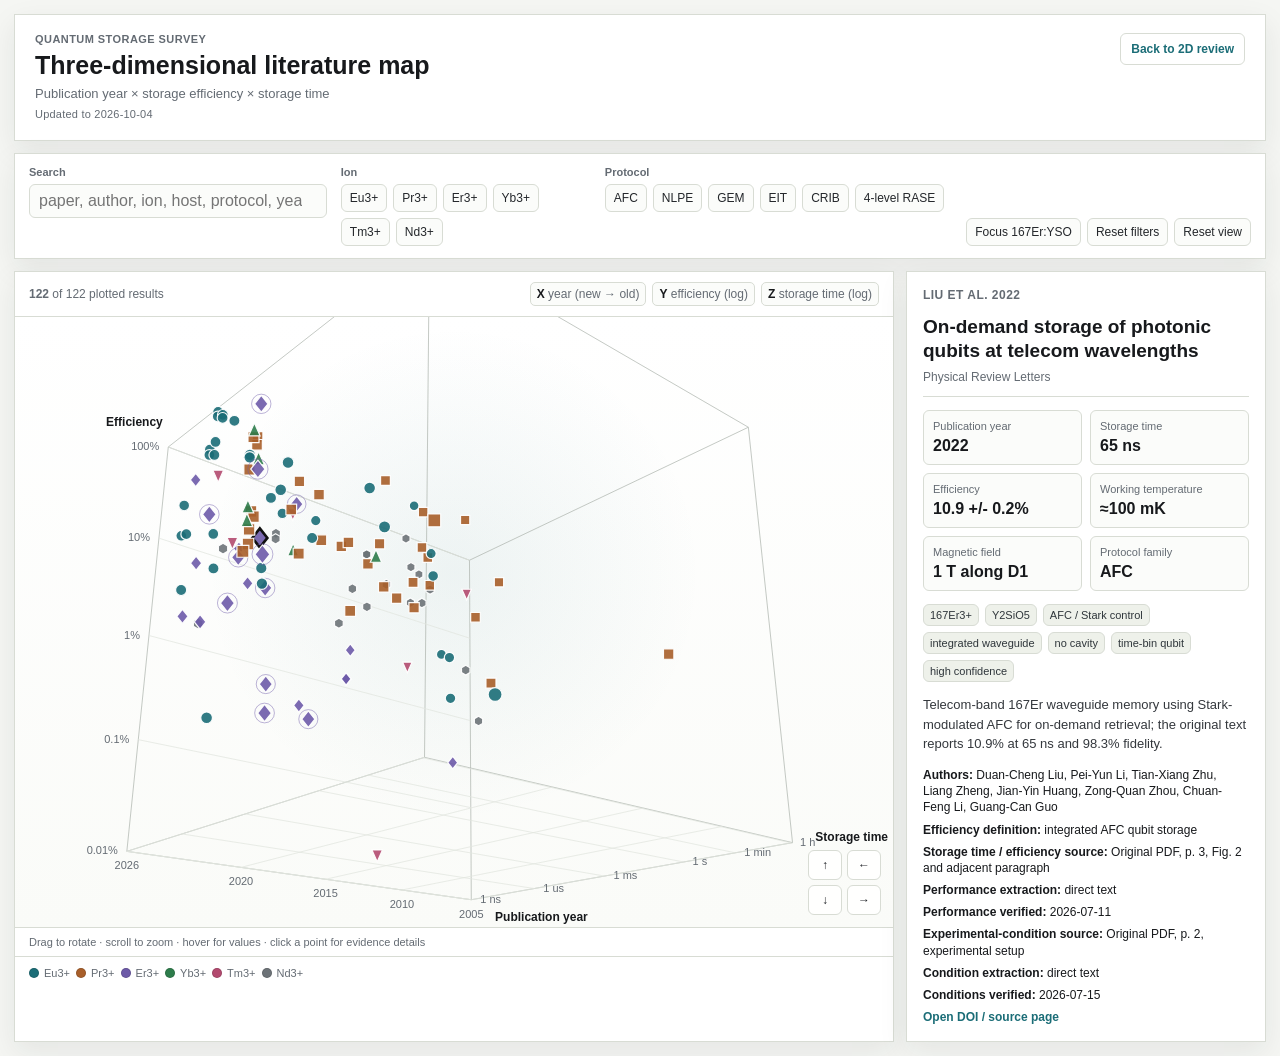
==== 3d.html @ b497071e "Automated Codex research update 2026-10-04" ====
<!doctype html>
<html lang="en">
<head>
  <meta charset="utf-8">
  <meta name="viewport" content="width=device-width, initial-scale=1">
  <title>3D Literature Map | Rare-earth Quantum Memories</title>
  <link rel="stylesheet" href="3d.css?v=20260715a">
</head>
<body>
  <main class="three-d-shell">
    <header class="three-d-header">
      <div>
        <p class="eyebrow">Quantum storage survey</p>
        <h1>Three-dimensional literature map</h1>
        <p class="subtitle">Publication year × storage efficiency × storage time</p>
        <p class="updated-line">Updated to <time id="updatedDate" datetime="2026-10-04">2026-10-04</time></p>
      </div>
      <a class="back-link" href="index.html">Back to 2D review</a>
    </header>

    <section class="control-strip" aria-label="Three-dimensional map filters">
      <label class="search-control">
        <span>Search</span>
        <input id="search3d" type="search" placeholder="paper, author, ion, host, protocol, year">
      </label>
      <div class="control-group">
        <span class="control-label">Ion</span>
        <div class="chip-row" id="ionFilters3d"></div>
      </div>
      <div class="control-group">
        <span class="control-label">Protocol</span>
        <div class="chip-row" id="protocolFilters3d"></div>
      </div>
      <div class="action-row">
        <button id="focusEr3d" type="button" aria-pressed="false">Focus 167Er:YSO</button>
        <button id="reset3d" type="button">Reset filters</button>
        <button id="resetCamera3d" type="button">Reset view</button>
      </div>
    </section>

    <section class="map-layout">
      <div class="plot-card">
        <div class="plot-toolbar">
          <p><strong id="visible3d">0</strong> of <span id="total3d">0</span> plotted results</p>
          <div class="axis-key" aria-label="Axis mapping">
            <span><b>X</b> year (new → old)</span>
            <span><b>Y</b> efficiency (log)</span>
            <span><b>Z</b> storage time (log)</span>
          </div>
        </div>
        <div class="canvas-wrap" id="canvasWrap3d">
          <canvas id="plot3d" role="img" aria-label="Interactive three-dimensional scatter plot of publication year, storage efficiency, and storage time"></canvas>
          <div id="tooltip3d" class="plot-tooltip" hidden></div>
          <div class="camera-pad" aria-label="Rotate the three-dimensional view">
            <button type="button" data-camera="up" aria-label="Rotate view upward">↑</button>
            <button type="button" data-camera="left" aria-label="Rotate view left">←</button>
            <button type="button" data-camera="down" aria-label="Rotate view downward">↓</button>
            <button type="button" data-camera="right" aria-label="Rotate view right">→</button>
          </div>
        </div>
        <p class="interaction-hint">Drag to rotate · scroll to zoom · hover for values · click a point for evidence details</p>
        <div class="legend-row" id="legend3d"></div>
      </div>

      <aside class="detail-card" aria-label="Selected result details">
        <article id="detail3d"></article>
      </aside>
    </section>
  </main>

  <script src="data.js?v=20260715a"></script>
  <script src="author-index.js?v=20260715a"></script>
  <script src="source-locations.js?v=20260715a"></script>
  <script src="experimental-conditions.js?v=20260715a"></script>
  <script src="3d.js?v=20260715a"></script>
</body>
</html>
---- 3d.css ----
:root {
  --bg: #f5f6f3;
  --panel: #ffffff;
  --ink: #17191c;
  --muted: #646b73;
  --line: #d8dcd4;
  --soft: #eef1ea;
  --accent: #1b6d77;
  --shadow: 0 10px 28px rgba(25, 32, 38, 0.08);
}

* { box-sizing: border-box; }
[hidden] { display: none !important; }

html, body {
  margin: 0;
  min-height: 100%;
  background: var(--bg);
  color: var(--ink);
  font-family: Arial, Helvetica, sans-serif;
}

button, input { font: inherit; }
h1, h2, p { margin: 0; }

.three-d-shell {
  width: min(1600px, 100%);
  margin: 0 auto;
  padding: 14px;
}

.three-d-header,
.control-strip,
.plot-card,
.detail-card {
  border: 1px solid var(--line);
  background: var(--panel);
  box-shadow: var(--shadow);
}

.three-d-header {
  display: flex;
  align-items: flex-start;
  justify-content: space-between;
  gap: 20px;
  padding: 18px 20px;
}

.eyebrow {
  margin-bottom: 6px;
  color: var(--muted);
  font-size: 11px;
  font-weight: 700;
  letter-spacing: .04em;
  text-transform: uppercase;
}

h1 { font-size: 25px; line-height: 1.12; }
h2 { font-size: 19px; line-height: 1.25; }
.subtitle { margin-top: 7px; color: var(--muted); font-size: 13px; }

.updated-line {
  margin-top: 6px;
  color: var(--muted);
  font-size: 11px;
  line-height: 1.4;
  letter-spacing: .02em;
}

.back-link,
.detail-link {
  color: var(--accent);
  font-size: 12px;
  font-weight: 700;
  text-decoration: none;
}

.back-link {
  border: 1px solid var(--line);
  border-radius: 6px;
  padding: 8px 10px;
  white-space: nowrap;
}

.back-link:hover,
.back-link:focus-visible,
.detail-link:hover,
.detail-link:focus-visible {
  outline: 2px solid rgba(27, 109, 119, .22);
  outline-offset: 2px;
}

.control-strip {
  display: grid;
  grid-template-columns: minmax(220px, 1.2fr) minmax(250px, 1fr) minmax(320px, 1.4fr) auto;
  gap: 14px;
  margin-top: 12px;
  padding: 12px 14px;
}

.search-control,
.control-group {
  display: grid;
  align-content: start;
  gap: 6px;
}

.search-control span,
.control-label {
  color: var(--muted);
  font-size: 11px;
  font-weight: 700;
}

.search-control input {
  width: 100%;
  height: 34px;
  border: 1px solid var(--line);
  border-radius: 6px;
  padding: 0 9px;
  background: #fbfcfa;
  color: var(--ink);
}

.search-control input:focus {
  border-color: var(--accent);
  box-shadow: 0 0 0 3px rgba(27, 109, 119, .15);
  outline: none;
}

.chip-row,
.action-row,
.legend-row,
.axis-key {
  display: flex;
  flex-wrap: wrap;
  gap: 6px;
}

.chip-row button,
.action-row button,
.camera-pad button {
  min-height: 28px;
  border: 1px solid var(--line);
  border-radius: 6px;
  background: #fbfcfa;
  color: #24272b;
  padding: 5px 8px;
  cursor: pointer;
  font-size: 12px;
}

.chip-row button[aria-pressed="true"],
.action-row button[aria-pressed="true"] {
  border-color: #1d2a2d;
  background: #e1eee9;
  color: #102326;
}

.chip-row button:focus-visible,
.action-row button:focus-visible,
.camera-pad button:focus-visible {
  outline: 2px solid rgba(27, 109, 119, .32);
  outline-offset: 2px;
}

.action-row { align-content: end; justify-content: flex-end; }

.map-layout {
  display: grid;
  grid-template-columns: minmax(0, 1fr) 360px;
  gap: 12px;
  margin-top: 12px;
}

.plot-card { min-width: 0; overflow: hidden; }

.plot-toolbar {
  display: flex;
  align-items: center;
  justify-content: space-between;
  gap: 12px;
  border-bottom: 1px solid var(--line);
  padding: 10px 14px;
  color: var(--muted);
  font-size: 12px;
}

.axis-key span {
  border: 1px solid var(--line);
  border-radius: 5px;
  padding: 4px 6px;
  background: #fbfcfa;
  white-space: nowrap;
}

.axis-key b { color: var(--ink); }

.canvas-wrap {
  position: relative;
  min-height: 610px;
  background:
    radial-gradient(circle at 50% 42%, rgba(27, 109, 119, .07), transparent 44%),
    linear-gradient(#fff, #fafbf8);
  touch-action: none;
}

#plot3d {
  display: block;
  width: 100%;
  height: 610px;
  cursor: grab;
}

#plot3d.dragging { cursor: grabbing; }

.plot-tooltip {
  position: absolute;
  z-index: 4;
  width: max-content;
  max-width: min(320px, calc(100% - 20px));
  pointer-events: none;
  border: 1px solid var(--line);
  border-radius: 6px;
  background: #fff;
  box-shadow: var(--shadow);
  padding: 8px 9px;
  font-size: 12px;
  line-height: 1.38;
}

.camera-pad {
  position: absolute;
  right: 12px;
  bottom: 12px;
  display: grid;
  grid-template-columns: repeat(2, 34px);
  gap: 5px;
}

.camera-pad button {
  width: 34px;
  height: 30px;
  padding: 0;
  background: rgba(255, 255, 255, .92);
}

.interaction-hint {
  border-top: 1px solid var(--line);
  padding: 8px 14px;
  color: var(--muted);
  font-size: 11px;
}

.legend-row {
  border-top: 1px solid var(--line);
  padding: 10px 14px;
}

.legend-item {
  display: inline-flex;
  align-items: center;
  gap: 5px;
  color: var(--muted);
  font-size: 11px;
}

.legend-mark {
  width: 10px;
  height: 10px;
  border: 1px solid rgba(0, 0, 0, .14);
  border-radius: 50%;
}

.detail-card {
  min-width: 0;
  padding: 16px;
}

#detail3d {
  display: grid;
  gap: 13px;
  overflow-wrap: anywhere;
}

.detail-heading {
  display: grid;
  gap: 7px;
  border-bottom: 1px solid var(--line);
  padding-bottom: 12px;
}

.detail-heading p { color: var(--muted); font-size: 12px; }

.detail-grid {
  display: grid;
  grid-template-columns: 1fr 1fr;
  gap: 8px;
}

.metric {
  border: 1px solid var(--line);
  border-radius: 6px;
  padding: 9px;
  background: #fbfcfa;
}

.metric span {
  display: block;
  margin-bottom: 4px;
  color: var(--muted);
  font-size: 11px;
}

.metric strong { display: block; font-size: 16px; line-height: 1.2; }

.tag-row { display: flex; flex-wrap: wrap; gap: 6px; }

.tag {
  border: 1px solid var(--line);
  border-radius: 6px;
  background: var(--soft);
  padding: 4px 6px;
  color: #2f363b;
  font-size: 11px;
}

.detail-note { color: #34383d; font-size: 13px; line-height: 1.5; }
.detail-meta { display: grid; gap: 6px; font-size: 12px; line-height: 1.35; }

@media (max-width: 1120px) {
  .control-strip { grid-template-columns: 1fr 1fr; }
  .action-row { justify-content: flex-start; }
  .map-layout { grid-template-columns: 1fr; }
  .detail-card { min-height: 260px; }
}

@media (max-width: 680px) {
  .three-d-shell { padding: 8px; }
  .three-d-header { flex-direction: column; }
  .control-strip { grid-template-columns: 1fr; }
  .plot-toolbar { align-items: flex-start; flex-direction: column; }
  .canvas-wrap { min-height: 546px; }
  #plot3d { height: 500px; }
  .camera-pad {
    position: static;
    grid-template-columns: repeat(4, 34px);
    justify-content: center;
    padding: 8px 0;
  }
  .axis-key { gap: 4px; }
  .detail-grid { grid-template-columns: 1fr; }
}
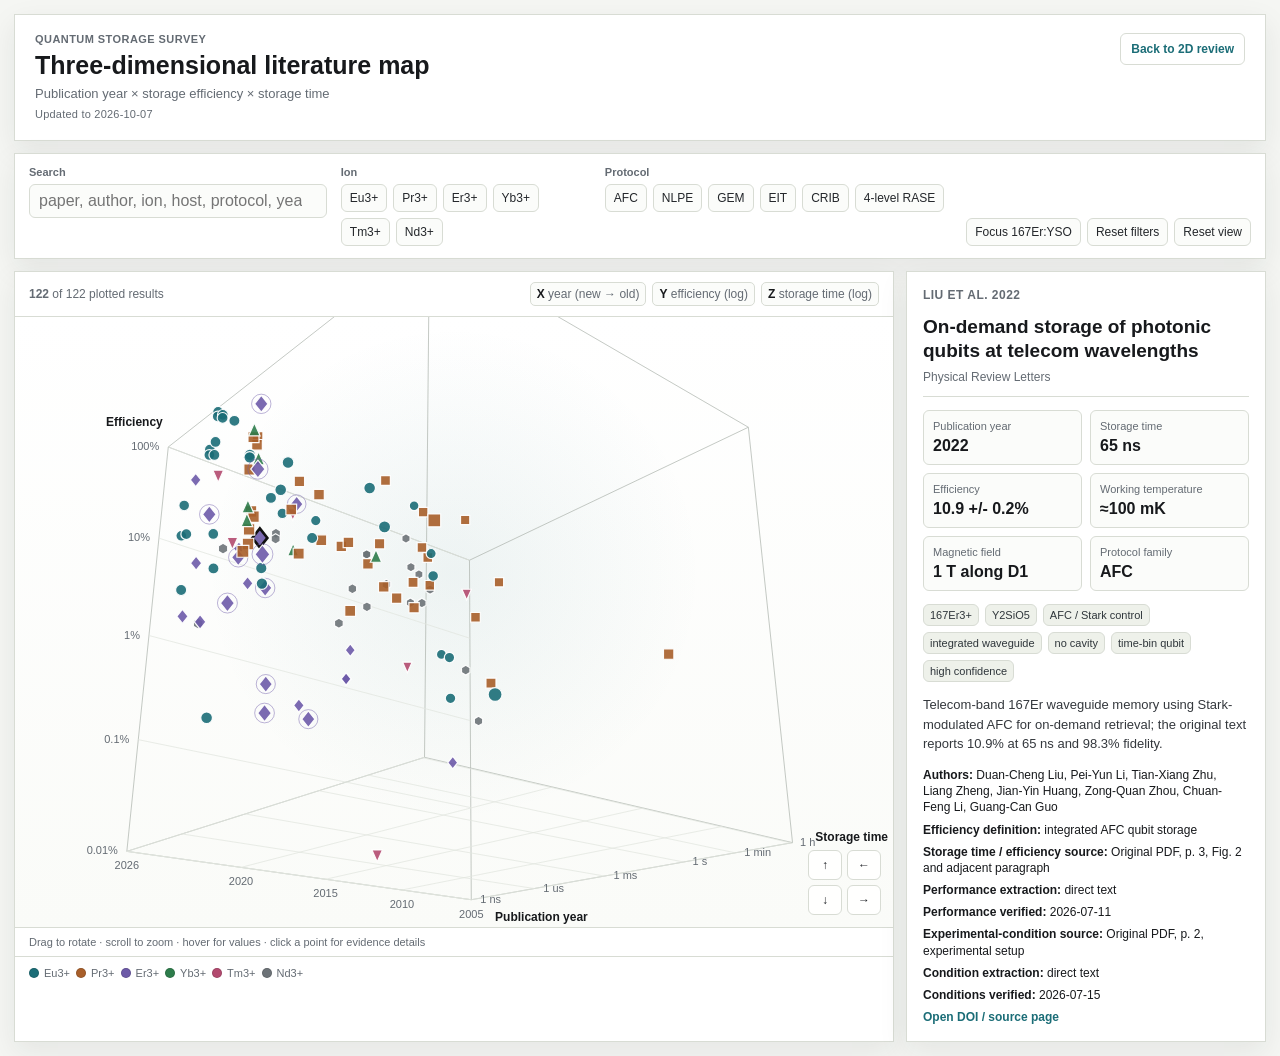
==== commit aa1e0b7d: "Automated Codex research update 2026-10-07" ====
--- a/3d.html
+++ b/3d.html
@@ -13,7 +13,7 @@
         <p class="eyebrow">Quantum storage survey</p>
         <h1>Three-dimensional literature map</h1>
         <p class="subtitle">Publication year × storage efficiency × storage time</p>
-        <p class="updated-line">Updated to <time id="updatedDate" datetime="2026-10-04">2026-10-04</time></p>
+        <p class="updated-line">Updated to <time id="updatedDate" datetime="2026-10-07">2026-10-07</time></p>
       </div>
       <a class="back-link" href="index.html">Back to 2D review</a>
     </header>
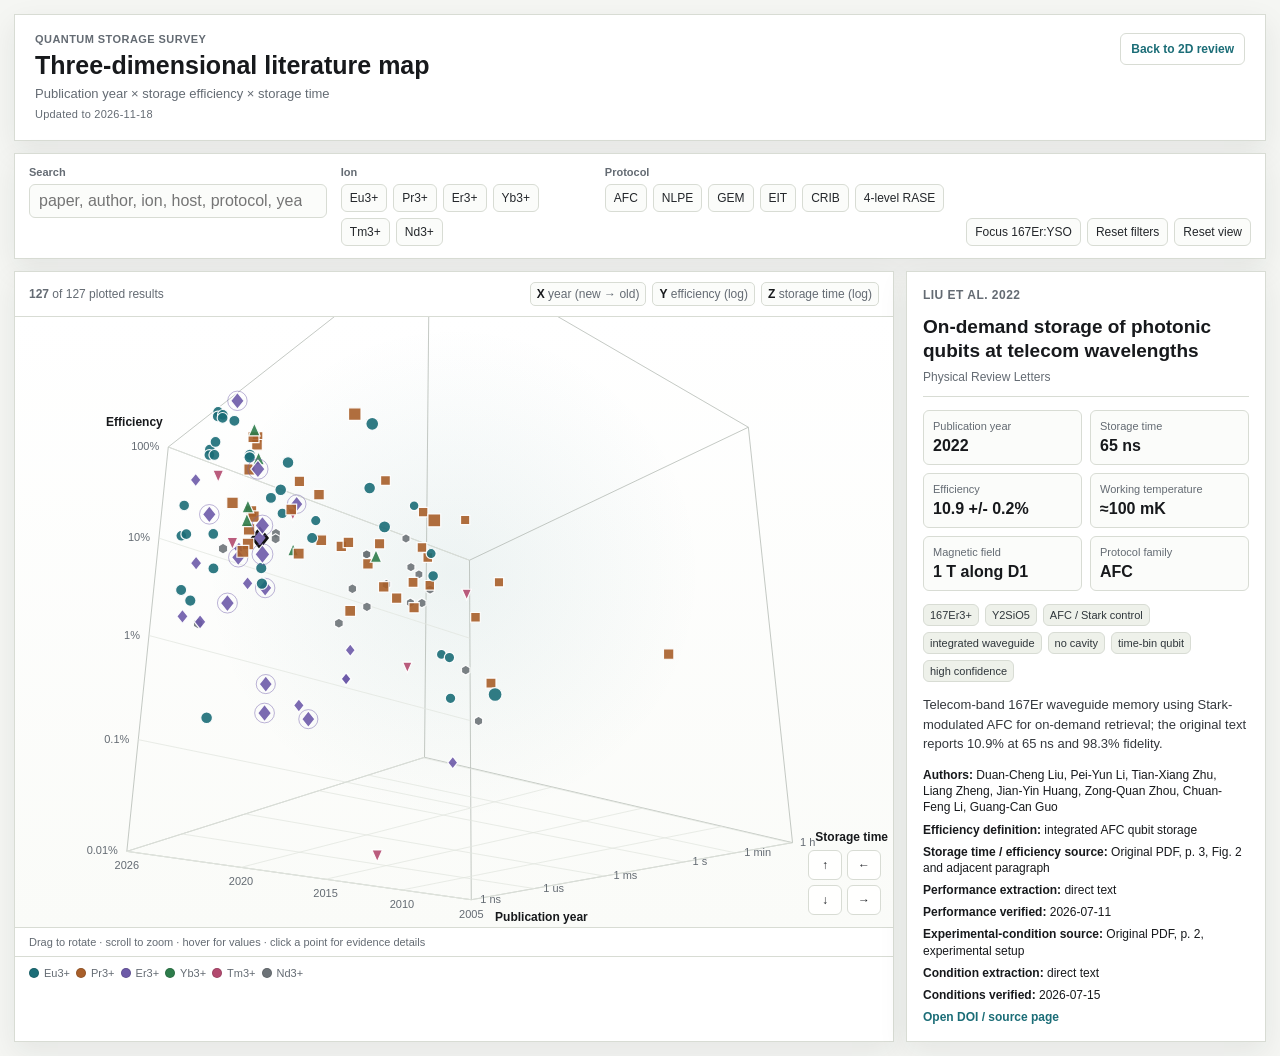
==== commit 91e60d65: "Update quantum storage literature through 2026-11-18" ====
--- a/3d.html
+++ b/3d.html
@@ -13,7 +13,7 @@
         <p class="eyebrow">Quantum storage survey</p>
         <h1>Three-dimensional literature map</h1>
         <p class="subtitle">Publication year × storage efficiency × storage time</p>
-        <p class="updated-line">Updated to <time id="updatedDate" datetime="2026-10-07">2026-10-07</time></p>
+        <p class="updated-line">Updated to <time id="updatedDate" datetime="2026-11-18">2026-11-18</time></p>
       </div>
       <a class="back-link" href="index.html">Back to 2D review</a>
     </header>
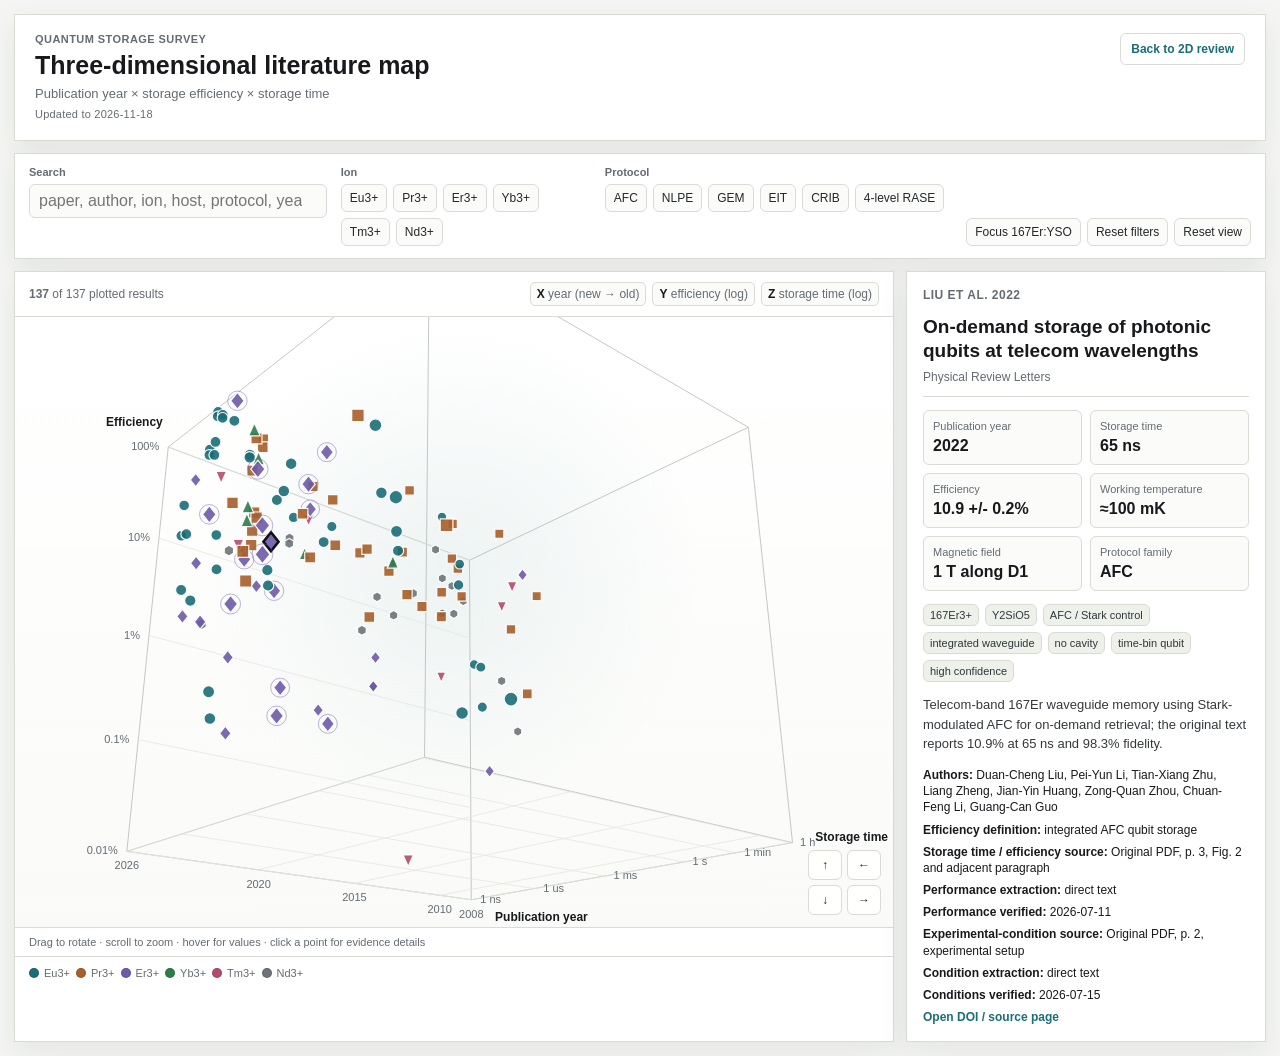
==== commit df8d9ec1: "Backfill verified optical storage measurements" ====
--- a/3d.html
+++ b/3d.html
@@ -68,10 +68,10 @@
     </section>
   </main>
 
-  <script src="data.js?v=20260715a"></script>
-  <script src="author-index.js?v=20260715a"></script>
-  <script src="source-locations.js?v=20260715a"></script>
-  <script src="experimental-conditions.js?v=20260715a"></script>
+  <script src="data.js?v=20261118b"></script>
+  <script src="author-index.js?v=20261118b"></script>
+  <script src="source-locations.js?v=20261118b"></script>
+  <script src="experimental-conditions.js?v=20261118b"></script>
   <script src="3d.js?v=20260715a"></script>
 </body>
 </html>
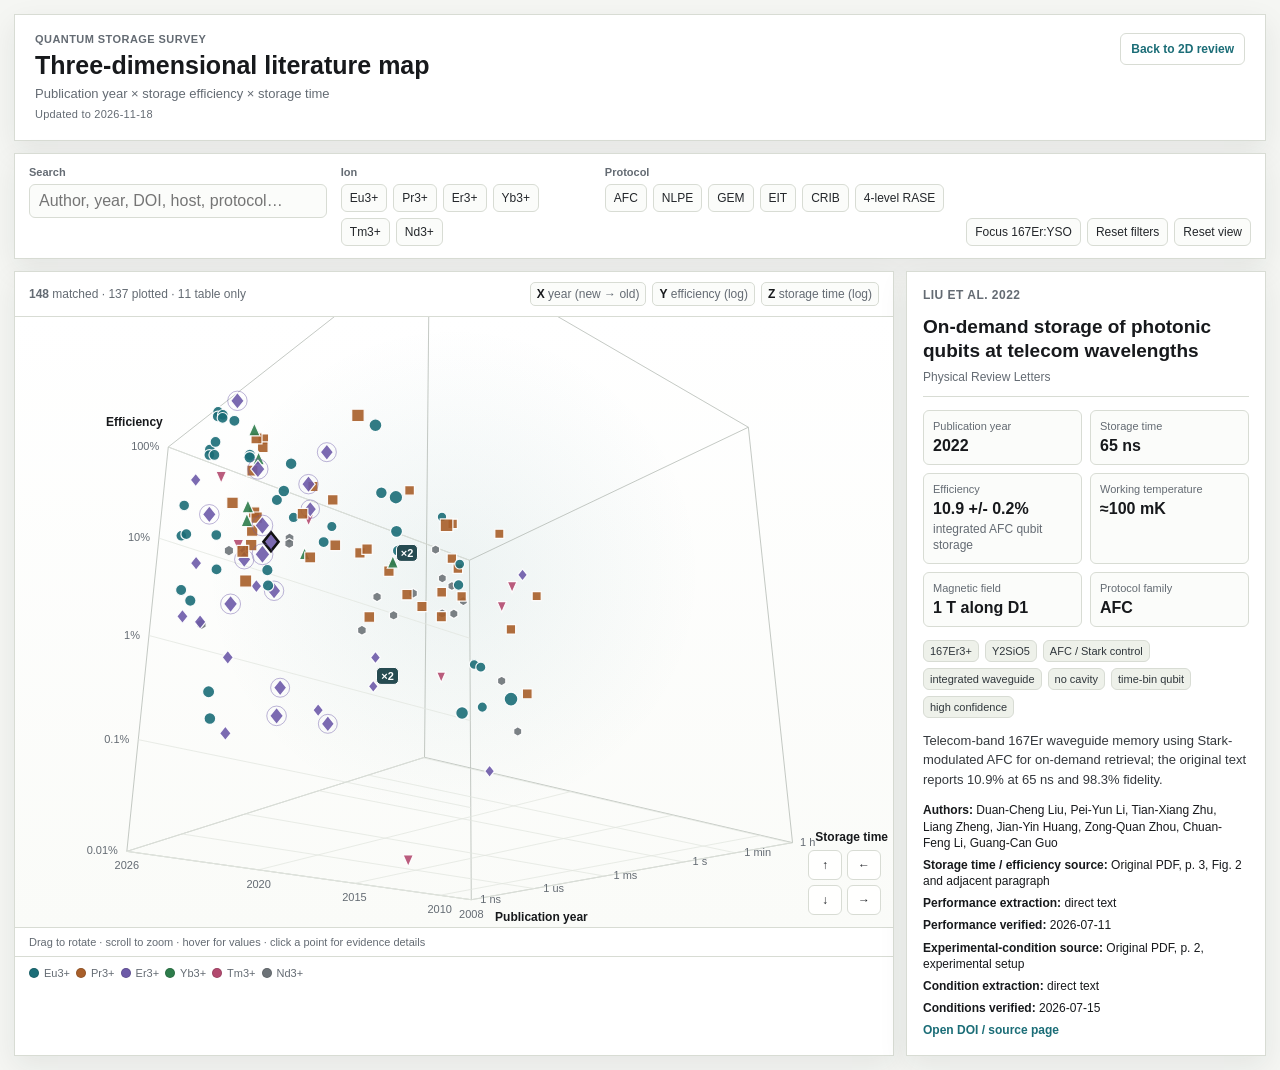
==== commit 77e9982c: "Improve literature search, measurement comparison, and mobile chart navigation" ====
--- a/3d.html
+++ b/3d.html
@@ -4,7 +4,8 @@
   <meta charset="utf-8">
   <meta name="viewport" content="width=device-width, initial-scale=1">
   <title>3D Literature Map | Rare-earth Quantum Memories</title>
-  <link rel="stylesheet" href="3d.css?v=20260715a">
+  <link rel="stylesheet" href="point-groups.css?v=20261119a">
+  <link rel="stylesheet" href="3d.css?v=20261119a">
 </head>
 <body>
   <main class="three-d-shell">
@@ -21,7 +22,7 @@
     <section class="control-strip" aria-label="Three-dimensional map filters">
       <label class="search-control">
         <span>Search</span>
-        <input id="search3d" type="search" placeholder="paper, author, ion, host, protocol, year">
+        <input id="search3d" type="search" placeholder="Author, year, DOI, host, protocol…">
       </label>
       <div class="control-group">
         <span class="control-label">Ion</span>
@@ -41,7 +42,7 @@
     <section class="map-layout">
       <div class="plot-card">
         <div class="plot-toolbar">
-          <p><strong id="visible3d">0</strong> of <span id="total3d">0</span> plotted results</p>
+          <p id="resultCounts3d" role="status"><strong id="matchCount3d">0</strong> matched · <span id="visible3d">0</span> plotted · <span id="tableOnlyCount3d">0</span> table only</p>
           <div class="axis-key" aria-label="Axis mapping">
             <span><b>X</b> year (new → old)</span>
             <span><b>Y</b> efficiency (log)</span>
@@ -50,6 +51,7 @@
         </div>
         <div class="canvas-wrap" id="canvasWrap3d">
           <canvas id="plot3d" role="img" aria-label="Interactive three-dimensional scatter plot of publication year, storage efficiency, and storage time"></canvas>
+          <div id="groupBadges3d" class="point-group-layer"></div>
           <div id="tooltip3d" class="plot-tooltip" hidden></div>
           <div class="camera-pad" aria-label="Rotate the three-dimensional view">
             <button type="button" data-camera="up" aria-label="Rotate view upward">↑</button>
@@ -72,6 +74,8 @@
   <script src="author-index.js?v=20261118b"></script>
   <script src="source-locations.js?v=20261118b"></script>
   <script src="experimental-conditions.js?v=20261118b"></script>
-  <script src="3d.js?v=20260715a"></script>
+  <script src="result-search.js?v=20261119a"></script>
+  <script src="point-groups.js?v=20261119a"></script>
+  <script src="3d.js?v=20261119a"></script>
 </body>
 </html>
--- a/point-groups.css
+++ b/point-groups.css
@@ -0,0 +1,71 @@
+.point-group-layer {
+  position: absolute;
+  inset: 0;
+  z-index: 2;
+  pointer-events: none;
+  overflow: hidden;
+}
+
+.point-group-badge {
+  position: absolute;
+  transform: translate(3px, calc(-100% - 2px));
+  pointer-events: auto;
+  padding: 2px 4px;
+  min-width: 22px;
+  border: 1px solid white;
+  border-radius: 5px;
+  background: #264b51;
+  color: white;
+  font: bold 11px/1.1 Arial, sans-serif;
+  cursor: pointer;
+}
+
+.point-group-badge:focus-visible, .point-group-option:focus-visible, .point-group-close:focus-visible {
+  outline: 2px solid var(--accent);
+  outline-offset: 2px;
+}
+
+.point-group-dialog {
+  width: min(440px, calc(100% - 24px));
+  max-height: calc(100dvh - 32px);
+  padding: 18px;
+  border: 1px solid var(--line);
+  border-radius: 9px;
+  color: var(--ink);
+  background: var(--panel);
+  box-shadow: var(--shadow);
+}
+
+.point-group-dialog::backdrop { background: rgba(15, 25, 29, .34); }
+.point-group-header { display: flex; align-items: center; justify-content: space-between; gap: 12px; margin-bottom: 12px; }
+.point-group-close {
+  padding: 4px 8px;
+  border: 1px solid var(--line);
+  border-radius: 5px;
+  color: var(--ink);
+  background: var(--panel);
+  font-size: 18px;
+  cursor: pointer;
+}
+
+.point-group-options, .point-group-option { display: grid; gap: 7px; }
+.point-group-option {
+  width: 100%;
+  padding: 11px 12px;
+  text-align: left;
+  overflow-wrap: anywhere;
+  border: 1px solid var(--line);
+  border-radius: 6px;
+  color: var(--muted);
+  background: #fbfcfa;
+  font-size: 12px;
+  line-height: 1.4;
+  cursor: pointer;
+}
+.point-group-option:hover { border-color: var(--accent); }
+.point-group-option strong { color: var(--ink); font-size: 14px; }
+
+@media (pointer: coarse) {
+  .point-group-badge { min-width: 25px; min-height: 24px; }
+  .point-group-close { min-width: 36px; min-height: 36px; }
+}
--- a/3d.css
+++ b/3d.css
@@ -313,6 +313,14 @@
 }
 
 .metric strong { display: block; font-size: 16px; line-height: 1.2; }
+
+.efficiency-definition {
+  display: block;
+  margin-top: 3px;
+  color: var(--muted);
+  font-size: 12px;
+  line-height: 1.35;
+}
 
 .tag-row { display: flex; flex-wrap: wrap; gap: 6px; }
 
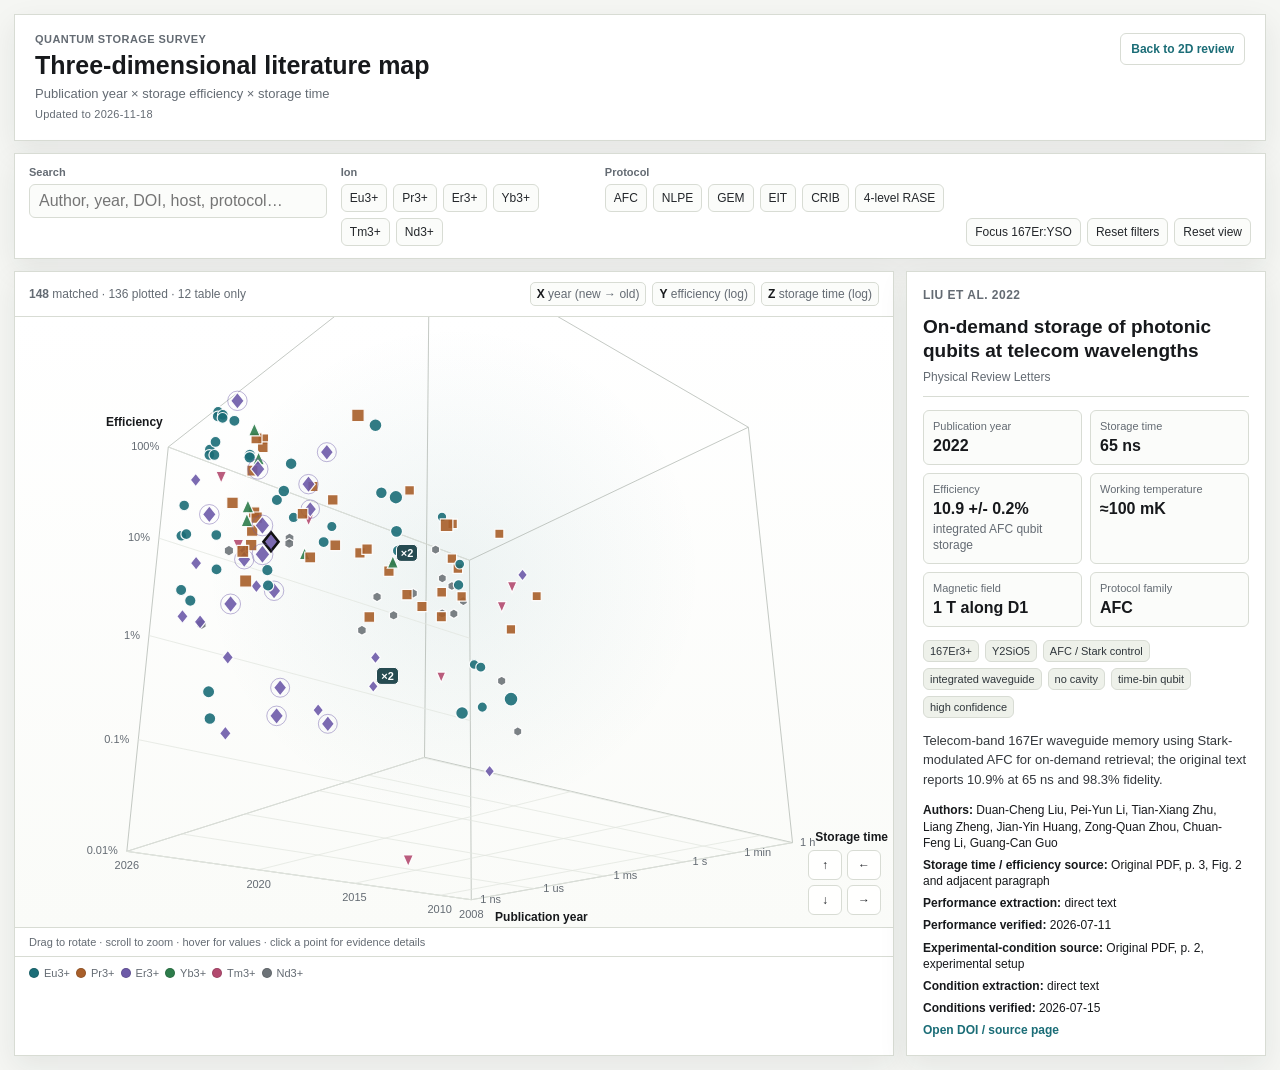
==== commit ae1f32f7: "Explain what nine memory papers measured and correct an unpaired spin-wave result" ====
--- a/3d.html
+++ b/3d.html
@@ -6,6 +6,7 @@
   <title>3D Literature Map | Rare-earth Quantum Memories</title>
   <link rel="stylesheet" href="point-groups.css?v=20261119a">
   <link rel="stylesheet" href="3d.css?v=20261119a">
+  <link rel="stylesheet" href="paper-reading.css?v=20261119c">
 </head>
 <body>
   <main class="three-d-shell">
@@ -70,12 +71,13 @@
     </section>
   </main>
 
-  <script src="data.js?v=20261118b"></script>
+  <script src="data.js?v=20261119c"></script>
   <script src="author-index.js?v=20261118b"></script>
-  <script src="source-locations.js?v=20261118b"></script>
-  <script src="experimental-conditions.js?v=20261118b"></script>
-  <script src="result-search.js?v=20261119a"></script>
+  <script src="source-locations.js?v=20261119c"></script>
+  <script src="experimental-conditions.js?v=20261119c"></script>
+  <script src="result-search.js?v=20261119b"></script>
   <script src="point-groups.js?v=20261119a"></script>
-  <script src="3d.js?v=20261119a"></script>
+  <script src="paper-reading.js?v=20261119c"></script>
+  <script src="3d.js?v=20261119c"></script>
 </body>
 </html>
--- a/paper-reading.css
+++ b/paper-reading.css
@@ -0,0 +1,39 @@
+.paper-reading {
+  display: grid;
+  gap: 7px;
+  border-left: 3px solid var(--accent);
+  padding-left: 11px;
+  color: var(--ink);
+}
+
+.paper-reading h3 { margin: 0; font-size: 15px; line-height: 1.35; }
+.paper-reading p { margin: 0; font-size: 13px; line-height: 1.5; }
+.paper-reading a, .paper-comparison a, .paper-index a {
+  color: var(--accent);
+  text-underline-offset: 2px;
+}
+.paper-reading a { font-size: 12px; line-height: 1.4; }
+.paper-index summary, .paper-comparison summary {
+  padding: 5px 0;
+  color: var(--accent);
+  cursor: pointer;
+  font-size: 13px;
+  font-weight: 700;
+  line-height: 1.4;
+}
+.paper-index ul, .paper-comparison ul {
+  display: grid;
+  list-style: none;
+  padding: 0;
+  margin: 3px 0 0;
+}
+.paper-index li + li, .paper-comparison li + li { border-top: 1px solid var(--line); }
+.paper-index a { display: grid; gap: 3px; padding: 7px 0; font-size: 12px; line-height: 1.4; }
+.paper-index strong { color: var(--ink); }
+.paper-comparison li { display: grid; gap: 3px; padding: 8px; font-size: 12px; line-height: 1.4; }
+.paper-comparison li[aria-current] { background: var(--soft); }
+.paper-comparison p { margin: 0; }
+.paper-measure { display: flex; align-items: baseline; flex-wrap: wrap; gap: 3px 8px; }
+.paper-measure strong { font-size: 13px; }
+.paper-measure small { color: var(--ink); font-size: 11px; }
+.paper-setting, .paper-source { color: var(--muted); }
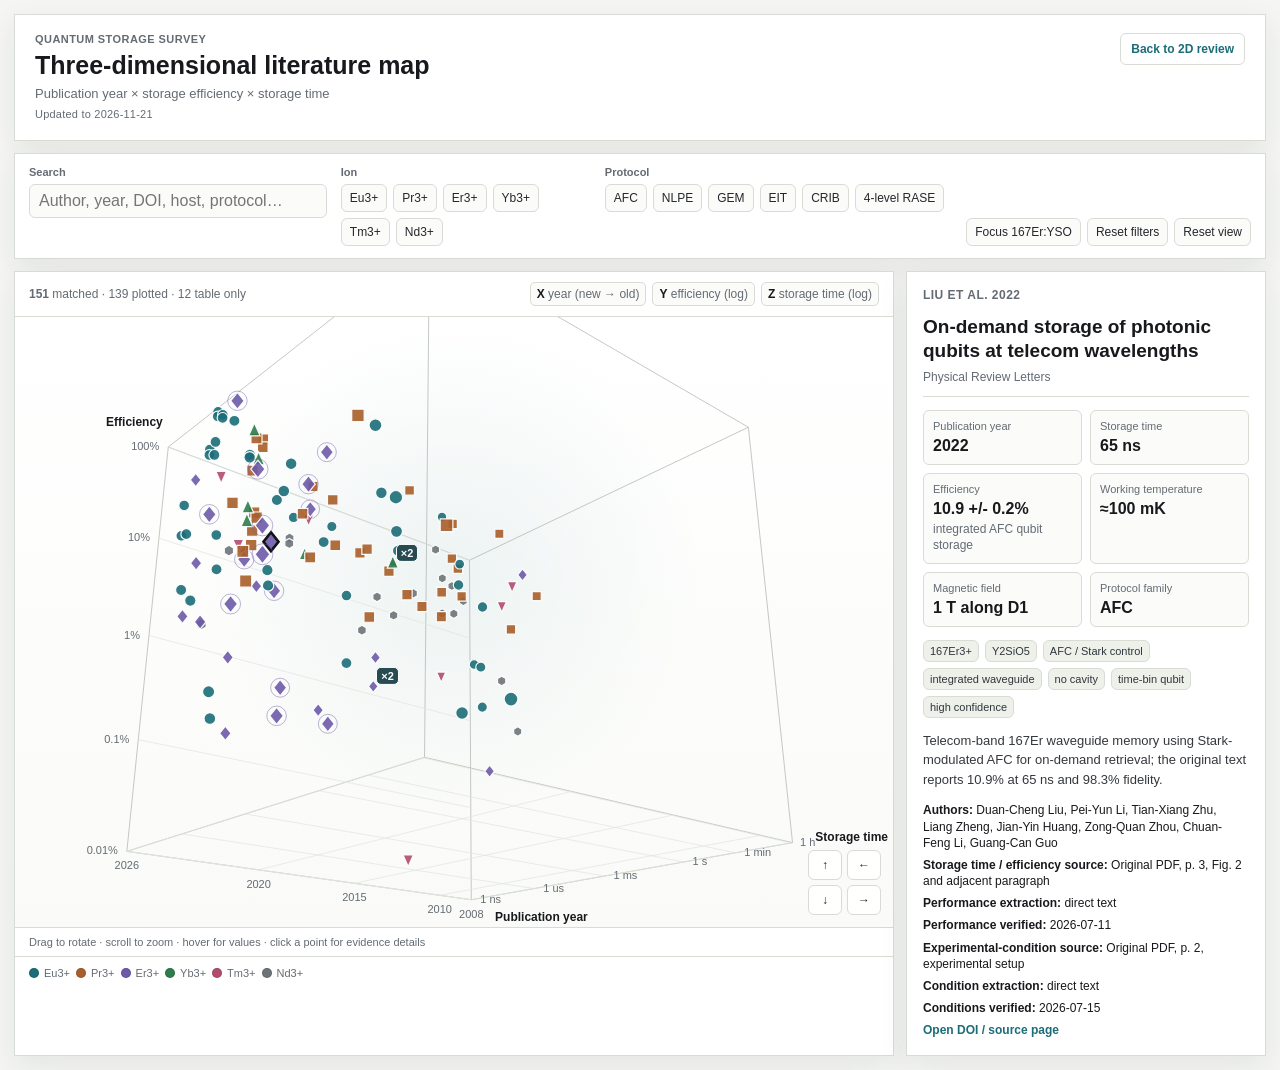
==== commit 462a0a70: "Automated Codex research update 2026-11-21" ====
--- a/3d.html
+++ b/3d.html
@@ -15,7 +15,7 @@
         <p class="eyebrow">Quantum storage survey</p>
         <h1>Three-dimensional literature map</h1>
         <p class="subtitle">Publication year × storage efficiency × storage time</p>
-        <p class="updated-line">Updated to <time id="updatedDate" datetime="2026-11-18">2026-11-18</time></p>
+        <p class="updated-line">Updated to <time id="updatedDate" datetime="2026-11-21">2026-11-21</time></p>
       </div>
       <a class="back-link" href="index.html">Back to 2D review</a>
     </header>
